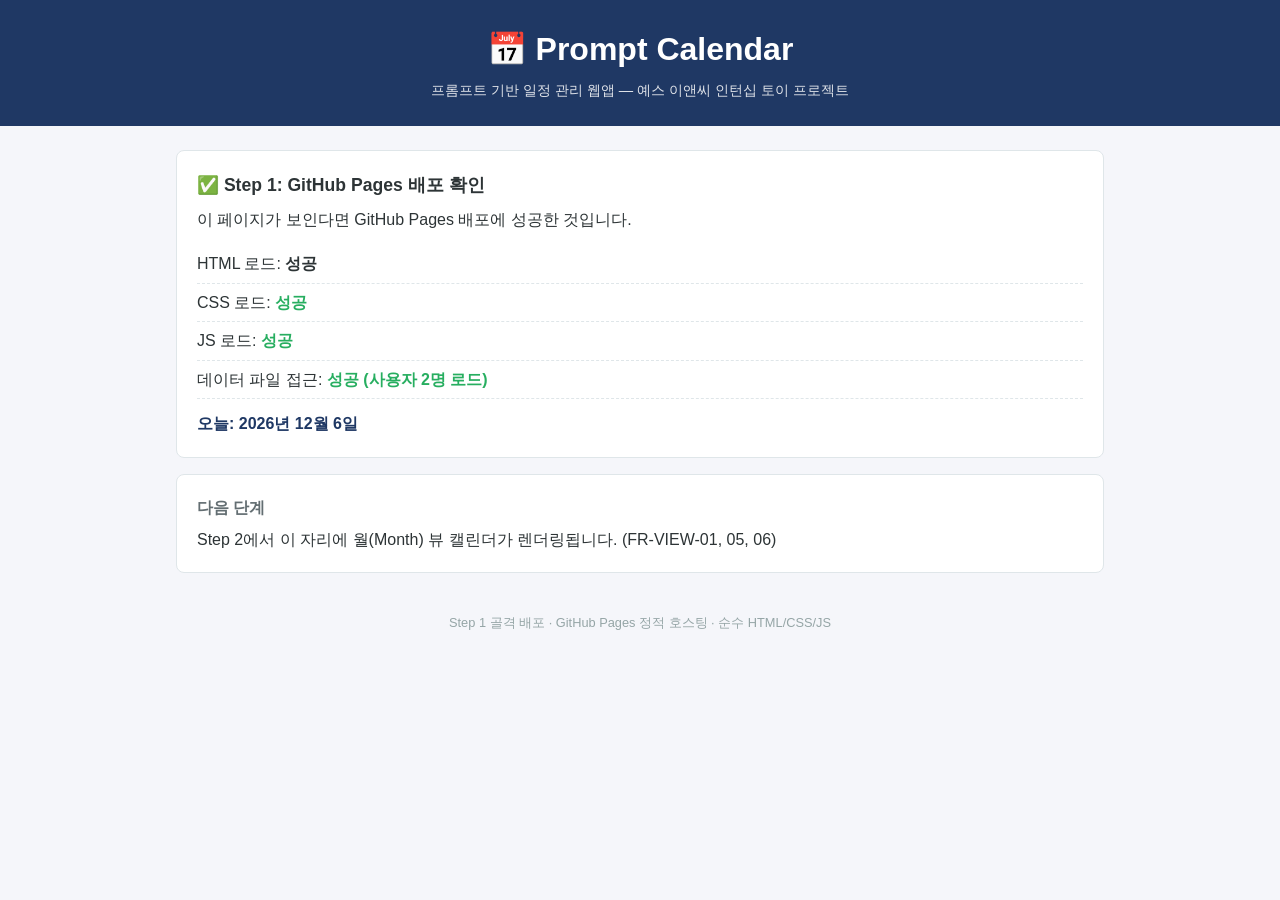
==== index.html @ 1c871936 "Add files via upload" ====
<!DOCTYPE html>
<html lang="ko">
<head>
  <meta charset="UTF-8">
  <meta name="viewport" content="width=device-width, initial-scale=1.0">
  <title>일정 관리 웹앱 | Prompt Calendar</title>
  <link rel="stylesheet" href="css/style.css">
</head>
<body>
  <header class="app-header">
    <h1>📅 Prompt Calendar</h1>
    <p class="subtitle">프롬프트 기반 일정 관리 웹앱 — 예스 이앤씨 인턴십 토이 프로젝트</p>
  </header>

  <main class="container">
    <section class="deploy-check">
      <h2>✅ Step 1: GitHub Pages 배포 확인</h2>
      <p>이 페이지가 보인다면 GitHub Pages 배포에 성공한 것입니다.</p>
      <ul class="check-list">
        <li id="check-html">HTML 로드: <strong>성공</strong></li>
        <li id="check-css">CSS 로드: <strong id="css-status">확인 중...</strong></li>
        <li id="check-js">JS 로드: <strong id="js-status">확인 중...</strong></li>
        <li id="check-data">데이터 파일 접근: <strong id="data-status">확인 중...</strong></li>
      </ul>
      <p class="today" id="today-display"></p>
    </section>

    <section class="next-step">
      <h3>다음 단계</h3>
      <p>Step 2에서 이 자리에 월(Month) 뷰 캘린더가 렌더링됩니다. (FR-VIEW-01, 05, 06)</p>
      <div id="calendar-root"><!-- Step 2: 캘린더가 여기에 렌더링됨 --></div>
    </section>
  </main>

  <footer class="app-footer">
    <p>Step 1 골격 배포 · GitHub Pages 정적 호스팅 · 순수 HTML/CSS/JS</p>
  </footer>

  <script src="js/app.js"></script>
</body>
</html>
---- css/style.css ----
/* Step 1: 기본 골격 스타일 (NFR-03 반응형 기반) */
* { margin: 0; padding: 0; box-sizing: border-box; }

body {
  font-family: "Malgun Gothic", "Apple SD Gothic Neo", sans-serif;
  background: #f5f6fa;
  color: #2d3436;
  line-height: 1.6;
}

.app-header {
  background: #1f3864;
  color: #fff;
  padding: 24px 16px;
  text-align: center;
}
.app-header .subtitle { font-size: 0.9rem; opacity: 0.85; margin-top: 4px; }

.container {
  max-width: 960px;
  margin: 24px auto;
  padding: 0 16px;
}

.deploy-check, .next-step {
  background: #fff;
  border: 1px solid #dfe6e9;
  border-radius: 8px;
  padding: 20px;
  margin-bottom: 16px;
}
.deploy-check h2 { font-size: 1.1rem; margin-bottom: 8px; }
.check-list { list-style: none; margin: 12px 0; }
.check-list li { padding: 6px 0; border-bottom: 1px dashed #dfe6e9; }
.check-list strong.ok { color: #27ae60; }
.check-list strong.fail { color: #c0392b; }
.today { margin-top: 12px; font-weight: bold; color: #1f3864; }

.next-step h3 { font-size: 1rem; margin-bottom: 6px; color: #636e72; }

.app-footer {
  text-align: center;
  font-size: 0.8rem;
  color: #95a5a6;
  padding: 16px;
}

@media (max-width: 600px) {
  .app-header h1 { font-size: 1.3rem; }
  .container { margin: 12px auto; }
}
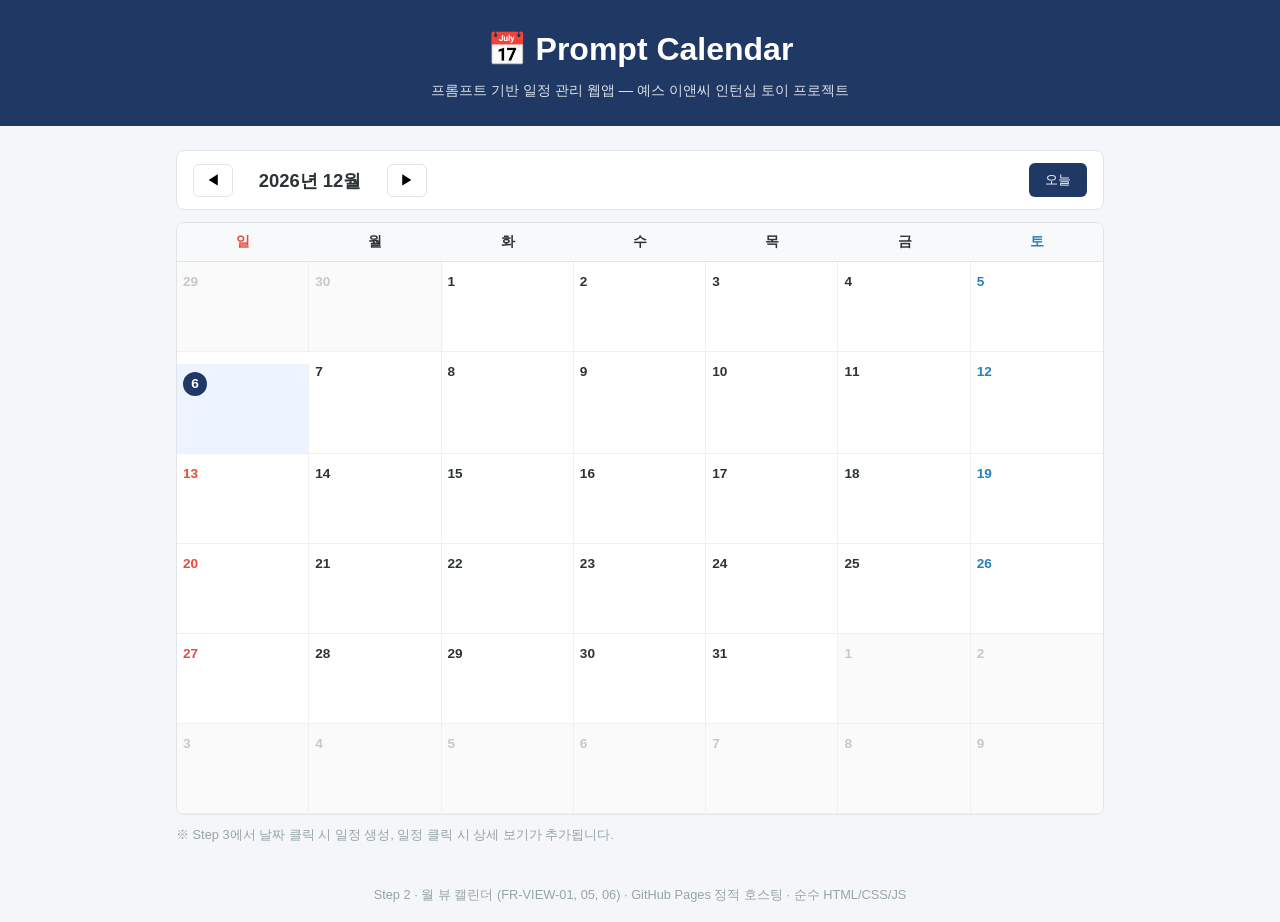
==== commit 22b1bab3: "Add files via upload" ====
--- a/index.html
+++ b/index.html
@@ -13,29 +13,35 @@
   </header>
 
   <main class="container">
-    <section class="deploy-check">
-      <h2>✅ Step 1: GitHub Pages 배포 확인</h2>
-      <p>이 페이지가 보인다면 GitHub Pages 배포에 성공한 것입니다.</p>
-      <ul class="check-list">
-        <li id="check-html">HTML 로드: <strong>성공</strong></li>
-        <li id="check-css">CSS 로드: <strong id="css-status">확인 중...</strong></li>
-        <li id="check-js">JS 로드: <strong id="js-status">확인 중...</strong></li>
-        <li id="check-data">데이터 파일 접근: <strong id="data-status">확인 중...</strong></li>
-      </ul>
-      <p class="today" id="today-display"></p>
+    <!-- Step 2: 캘린더 컨트롤 바 (FR-VIEW-05, 06) -->
+    <section class="calendar-toolbar">
+      <div class="nav-group">
+        <button id="btn-prev" class="nav-btn" title="이전 달">◀</button>
+        <h2 id="current-month-label">-</h2>
+        <button id="btn-next" class="nav-btn" title="다음 달">▶</button>
+      </div>
+      <button id="btn-today" class="today-btn">오늘</button>
     </section>
 
-    <section class="next-step">
-      <h3>다음 단계</h3>
-      <p>Step 2에서 이 자리에 월(Month) 뷰 캘린더가 렌더링됩니다. (FR-VIEW-01, 05, 06)</p>
-      <div id="calendar-root"><!-- Step 2: 캘린더가 여기에 렌더링됨 --></div>
+    <!-- Step 2: 월 뷰 격자 (FR-VIEW-01) -->
+    <section class="calendar-wrap">
+      <div class="weekday-row">
+        <div class="weekday sun">일</div><div class="weekday">월</div>
+        <div class="weekday">화</div><div class="weekday">수</div>
+        <div class="weekday">목</div><div class="weekday">금</div>
+        <div class="weekday sat">토</div>
+      </div>
+      <div id="calendar-root" class="month-grid"><!-- calendar.js가 렌더링 --></div>
     </section>
+
+    <p class="hint">※ Step 3에서 날짜 클릭 시 일정 생성, 일정 클릭 시 상세 보기가 추가됩니다.</p>
   </main>
 
   <footer class="app-footer">
-    <p>Step 1 골격 배포 · GitHub Pages 정적 호스팅 · 순수 HTML/CSS/JS</p>
+    <p>Step 2 · 월 뷰 캘린더 (FR-VIEW-01, 05, 06) · GitHub Pages 정적 호스팅 · 순수 HTML/CSS/JS</p>
   </footer>
 
+  <script src="js/calendar.js"></script>
   <script src="js/app.js"></script>
 </body>
 </html>
--- a/css/style.css
+++ b/css/style.css
@@ -49,3 +49,106 @@
   .app-header h1 { font-size: 1.3rem; }
   .container { margin: 12px auto; }
 }
+
+/* ===== Step 2: 월 뷰 캘린더 (FR-VIEW-01, 05, 06) ===== */
+.calendar-toolbar {
+  display: flex;
+  justify-content: space-between;
+  align-items: center;
+  background: #fff;
+  border: 1px solid #dfe6e9;
+  border-radius: 8px;
+  padding: 12px 16px;
+  margin-bottom: 12px;
+}
+.nav-group { display: flex; align-items: center; gap: 12px; }
+.nav-group h2 { font-size: 1.15rem; min-width: 130px; text-align: center; }
+.nav-btn {
+  border: 1px solid #dfe6e9;
+  background: #fff;
+  border-radius: 6px;
+  padding: 6px 12px;
+  cursor: pointer;
+  font-size: 0.9rem;
+}
+.nav-btn:hover { background: #f1f2f6; }
+.today-btn {
+  border: none;
+  background: #1f3864;
+  color: #fff;
+  border-radius: 6px;
+  padding: 8px 16px;
+  cursor: pointer;
+}
+.today-btn:hover { background: #2a4a82; }
+
+.calendar-wrap {
+  background: #fff;
+  border: 1px solid #dfe6e9;
+  border-radius: 8px;
+  overflow: hidden;
+}
+.weekday-row {
+  display: grid;
+  grid-template-columns: repeat(7, 1fr);
+  background: #f8f9fa;
+  border-bottom: 1px solid #dfe6e9;
+}
+.weekday { text-align: center; padding: 8px 0; font-size: 0.85rem; font-weight: bold; }
+.weekday.sun { color: #e74c3c; }
+.weekday.sat { color: #2980b9; }
+
+.month-grid {
+  display: grid;
+  grid-template-columns: repeat(7, 1fr);
+  grid-auto-rows: minmax(90px, auto);
+}
+.day-cell {
+  border-right: 1px solid #f0f0f0;
+  border-bottom: 1px solid #f0f0f0;
+  padding: 6px;
+  min-height: 90px;
+  cursor: pointer;
+  transition: background 0.15s;
+}
+.day-cell:hover { background: #f8fbff; }
+.day-cell:nth-child(7n) { border-right: none; }
+.day-num { font-size: 0.85rem; font-weight: 600; }
+.day-cell.sun .day-num { color: #e74c3c; }
+.day-cell.sat .day-num { color: #2980b9; }
+.day-cell.other-month { background: #fafafa; }
+.day-cell.other-month .day-num { color: #c8c8c8; }
+
+/* FR-VIEW-05: 오늘 하이라이트 */
+.day-cell.today { background: #eef4ff; }
+.day-cell.today .day-num {
+  display: inline-flex;
+  justify-content: center;
+  align-items: center;
+  width: 24px; height: 24px;
+  border-radius: 50%;
+  background: #1f3864;
+  color: #fff;
+}
+
+.day-events { margin-top: 4px; display: flex; flex-direction: column; gap: 2px; }
+.event-chip {
+  font-size: 0.72rem;
+  background: #4285f4;
+  color: #fff;
+  border-radius: 4px;
+  padding: 1px 5px;
+  white-space: nowrap;
+  overflow: hidden;
+  text-overflow: ellipsis;
+}
+.event-more { font-size: 0.7rem; color: #636e72; }
+
+.hint { font-size: 0.8rem; color: #95a5a6; margin-top: 10px; }
+
+@media (max-width: 600px) {
+  .month-grid { grid-auto-rows: minmax(64px, auto); }
+  .day-cell { min-height: 64px; padding: 4px; }
+  .event-chip { font-size: 0.62rem; }
+  .nav-group h2 { min-width: 100px; font-size: 1rem; }
+}
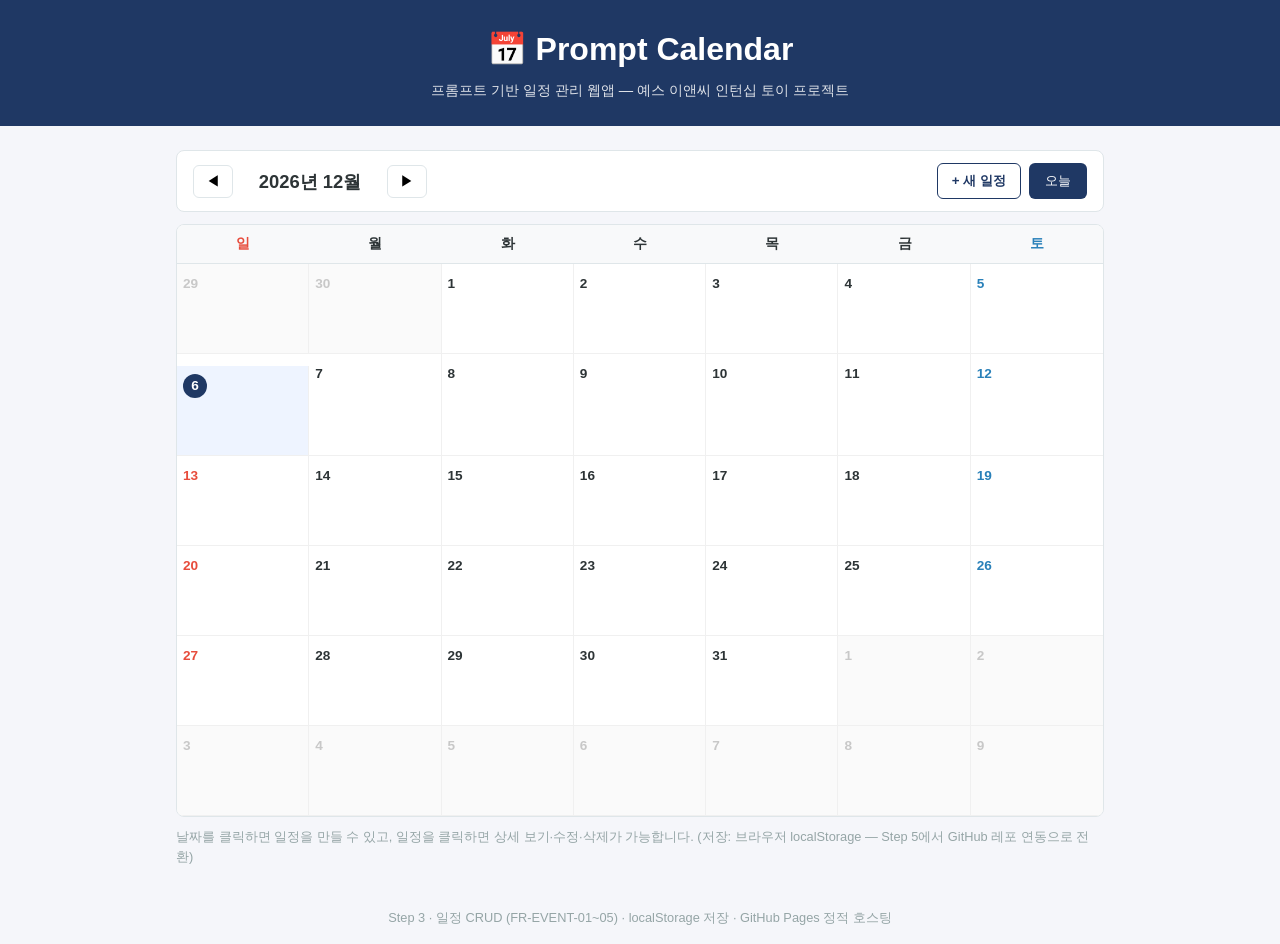
==== commit 20debce3: "Add files via upload" ====
--- a/index.html
+++ b/index.html
@@ -13,17 +13,20 @@
   </header>
 
   <main class="container">
-    <!-- Step 2: 캘린더 컨트롤 바 (FR-VIEW-05, 06) -->
+    <!-- 캘린더 툴바 (FR-VIEW-05, 06) -->
     <section class="calendar-toolbar">
       <div class="nav-group">
         <button id="btn-prev" class="nav-btn" title="이전 달">◀</button>
         <h2 id="current-month-label">-</h2>
         <button id="btn-next" class="nav-btn" title="다음 달">▶</button>
       </div>
-      <button id="btn-today" class="today-btn">오늘</button>
+      <div class="toolbar-right">
+        <button id="btn-new-event" class="new-btn">+ 새 일정</button>
+        <button id="btn-today" class="today-btn">오늘</button>
+      </div>
     </section>
 
-    <!-- Step 2: 월 뷰 격자 (FR-VIEW-01) -->
+    <!-- 월 뷰 격자 (FR-VIEW-01) -->
     <section class="calendar-wrap">
       <div class="weekday-row">
         <div class="weekday sun">일</div><div class="weekday">월</div>
@@ -31,16 +34,73 @@
         <div class="weekday">목</div><div class="weekday">금</div>
         <div class="weekday sat">토</div>
       </div>
-      <div id="calendar-root" class="month-grid"><!-- calendar.js가 렌더링 --></div>
+      <div id="calendar-root" class="month-grid"></div>
     </section>
 
-    <p class="hint">※ Step 3에서 날짜 클릭 시 일정 생성, 일정 클릭 시 상세 보기가 추가됩니다.</p>
+    <p class="hint">날짜를 클릭하면 일정을 만들 수 있고, 일정을 클릭하면 상세 보기·수정·삭제가 가능합니다. (저장: 브라우저 localStorage — Step 5에서 GitHub 레포 연동으로 전환)</p>
   </main>
 
+  <!-- Step 3: 일정 생성/수정 모달 (FR-EVENT-01, 03, 05) -->
+  <div id="event-modal" class="modal-overlay">
+    <div class="modal">
+      <h3 id="modal-title">일정 만들기</h3>
+      <label class="field">
+        <span>제목 *</span>
+        <input type="text" id="ev-title" placeholder="일정 제목" maxlength="60">
+      </label>
+      <label class="field checkbox-field">
+        <input type="checkbox" id="ev-allday"> <span>종일</span>
+      </label>
+      <div class="field-row">
+        <label class="field">
+          <span>시작</span>
+          <input type="date" id="ev-start-date">
+          <input type="time" id="ev-start-time">
+        </label>
+        <label class="field">
+          <span>종료</span>
+          <input type="date" id="ev-end-date">
+          <input type="time" id="ev-end-time">
+        </label>
+      </div>
+      <label class="field">
+        <span>장소</span>
+        <input type="text" id="ev-location" placeholder="장소 (선택)" maxlength="60">
+      </label>
+      <label class="field">
+        <span>설명</span>
+        <textarea id="ev-desc" rows="3" placeholder="설명 (선택)"></textarea>
+      </label>
+      <div class="modal-actions">
+        <button id="ev-cancel" class="btn-ghost">취소</button>
+        <button id="ev-save" class="btn-primary">저장</button>
+      </div>
+    </div>
+  </div>
+
+  <!-- Step 3: 일정 상세 모달 (FR-EVENT-02, 04) -->
+  <div id="detail-modal" class="modal-overlay">
+    <div class="modal">
+      <h3 id="dt-title">-</h3>
+      <dl class="detail-list">
+        <dt>일시</dt><dd id="dt-time">-</dd>
+        <dt>장소</dt><dd id="dt-location">-</dd>
+        <dt>설명</dt><dd id="dt-desc">-</dd>
+      </dl>
+      <div class="modal-actions">
+        <button id="dt-delete" class="btn-danger">삭제</button>
+        <span class="spacer"></span>
+        <button id="dt-close" class="btn-ghost">닫기</button>
+        <button id="dt-edit" class="btn-primary">수정</button>
+      </div>
+    </div>
+  </div>
+
   <footer class="app-footer">
-    <p>Step 2 · 월 뷰 캘린더 (FR-VIEW-01, 05, 06) · GitHub Pages 정적 호스팅 · 순수 HTML/CSS/JS</p>
+    <p>Step 3 · 일정 CRUD (FR-EVENT-01~05) · localStorage 저장 · GitHub Pages 정적 호스팅</p>
   </footer>
 
+  <script src="js/storage.js"></script>
   <script src="js/calendar.js"></script>
   <script src="js/app.js"></script>
 </body>
--- a/css/style.css
+++ b/css/style.css
@@ -152,3 +152,72 @@
   .event-chip { font-size: 0.62rem; }
   .nav-group h2 { min-width: 100px; font-size: 1rem; }
 }
+
+/* ===== Step 3: 모달 및 CRUD UI (FR-EVENT-01~05) ===== */
+.toolbar-right { display: flex; gap: 8px; }
+.new-btn {
+  border: 1px solid #1f3864;
+  background: #fff;
+  color: #1f3864;
+  border-radius: 6px;
+  padding: 8px 14px;
+  cursor: pointer;
+  font-weight: 600;
+}
+.new-btn:hover { background: #eef4ff; }
+
+.modal-overlay {
+  display: none;
+  position: fixed;
+  inset: 0;
+  background: rgba(0, 0, 0, 0.45);
+  z-index: 100;
+  justify-content: center;
+  align-items: center;
+  padding: 16px;
+}
+.modal-overlay.open { display: flex; }
+.modal {
+  background: #fff;
+  border-radius: 10px;
+  padding: 20px;
+  width: 100%;
+  max-width: 420px;
+  max-height: 90vh;
+  overflow-y: auto;
+  box-shadow: 0 10px 40px rgba(0, 0, 0, 0.2);
+}
+.modal h3 { margin-bottom: 14px; color: #1f3864; }
+
+.field { display: block; margin-bottom: 12px; font-size: 0.85rem; }
+.field span { display: block; margin-bottom: 4px; color: #636e72; font-weight: 600; }
+.field input[type="text"], .field input[type="date"], .field input[type="time"], .field textarea {
+  width: 100%;
+  padding: 8px;
+  border: 1px solid #dfe6e9;
+  border-radius: 6px;
+  font-family: inherit;
+  font-size: 0.9rem;
+  margin-bottom: 4px;
+}
+.field input:disabled { background: #f1f2f6; color: #b2bec3; }
+.checkbox-field { display: flex; align-items: center; gap: 6px; }
+.checkbox-field span { margin: 0; }
+.checkbox-field input { width: auto; }
+.field-row { display: flex; gap: 10px; }
+.field-row .field { flex: 1; }
+
+.modal-actions { display: flex; gap: 8px; justify-content: flex-end; margin-top: 8px; }
+.modal-actions .spacer { flex: 1; }
+.btn-primary { background: #1f3864; color: #fff; border: none; border-radius: 6px; padding: 8px 16px; cursor: pointer; }
+.btn-primary:hover { background: #2a4a82; }
+.btn-ghost { background: #fff; color: #636e72; border: 1px solid #dfe6e9; border-radius: 6px; padding: 8px 16px; cursor: pointer; }
+.btn-ghost:hover { background: #f1f2f6; }
+.btn-danger { background: #fff; color: #c0392b; border: 1px solid #e6b0aa; border-radius: 6px; padding: 8px 16px; cursor: pointer; }
+.btn-danger:hover { background: #fdedec; }
+
+.detail-list { margin-bottom: 14px; }
+.detail-list dt { font-size: 0.75rem; color: #95a5a6; font-weight: 700; margin-top: 10px; }
+.detail-list dd { font-size: 0.9rem; margin-top: 2px; white-space: pre-wrap; }
+
+.event-chip.all-day { background: #1f3864; }
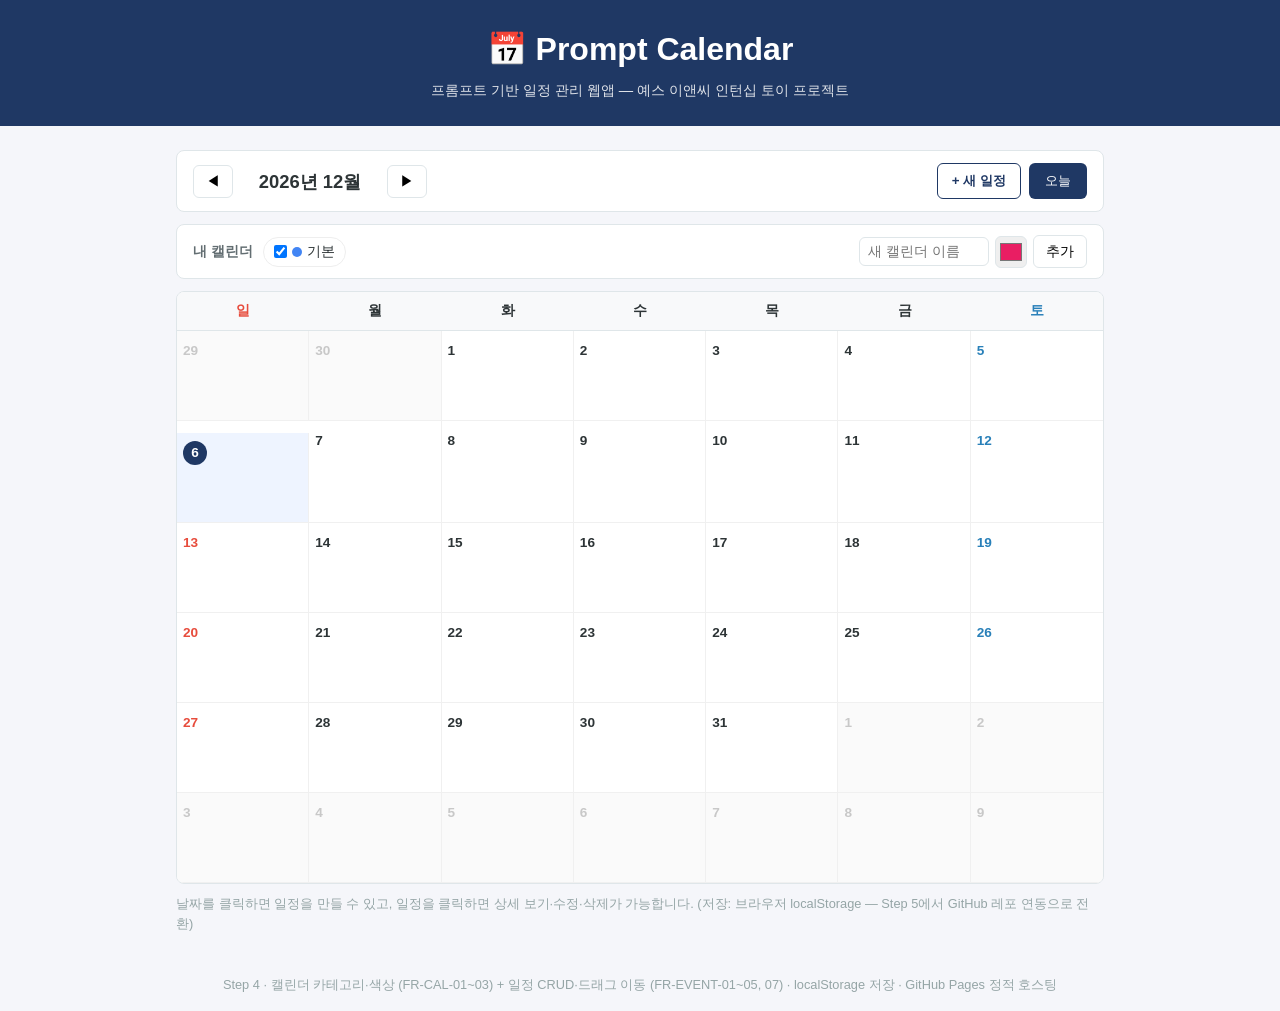
==== commit d299044f: "Update Step 4" ====
--- a/index.html
+++ b/index.html
@@ -23,6 +23,17 @@
       <div class="toolbar-right">
         <button id="btn-new-event" class="new-btn">+ 새 일정</button>
         <button id="btn-today" class="today-btn">오늘</button>
+      </div>
+    </section>
+
+    <!-- Step 4: 내 캘린더 패널 (FR-CAL-01~03) -->
+    <section class="calendar-panel">
+      <span class="panel-label">내 캘린더</span>
+      <div id="calendar-list" class="calendar-list"><!-- app.js가 렌더링 --></div>
+      <div class="calendar-add">
+        <input type="text" id="cal-name" placeholder="새 캘린더 이름" maxlength="20">
+        <input type="color" id="cal-color" value="#e91e63" title="색상 선택">
+        <button id="cal-add" class="nav-btn">추가</button>
       </div>
     </section>
 
@@ -64,6 +75,10 @@
         </label>
       </div>
       <label class="field">
+        <span>캘린더</span>
+        <select id="ev-calendar"></select>
+      </label>
+      <label class="field">
         <span>장소</span>
         <input type="text" id="ev-location" placeholder="장소 (선택)" maxlength="60">
       </label>
@@ -84,6 +99,7 @@
       <h3 id="dt-title">-</h3>
       <dl class="detail-list">
         <dt>일시</dt><dd id="dt-time">-</dd>
+        <dt>캘린더</dt><dd id="dt-calendar">-</dd>
         <dt>장소</dt><dd id="dt-location">-</dd>
         <dt>설명</dt><dd id="dt-desc">-</dd>
       </dl>
@@ -97,7 +113,7 @@
   </div>
 
   <footer class="app-footer">
-    <p>Step 3 · 일정 CRUD (FR-EVENT-01~05) · localStorage 저장 · GitHub Pages 정적 호스팅</p>
+    <p>Step 4 · 캘린더 카테고리·색상 (FR-CAL-01~03) + 일정 CRUD·드래그 이동 (FR-EVENT-01~05, 07) · localStorage 저장 · GitHub Pages 정적 호스팅</p>
   </footer>
 
   <script src="js/storage.js"></script>
--- a/css/style.css
+++ b/css/style.css
@@ -221,3 +221,55 @@
 .detail-list dd { font-size: 0.9rem; margin-top: 2px; white-space: pre-wrap; }
 
 .event-chip.all-day { background: #1f3864; }
+
+/* ===== Step 3 추가: 드래그 앤 드롭 (FR-EVENT-07) ===== */
+.event-chip { cursor: grab; }
+.event-chip:active { cursor: grabbing; }
+.day-cell.drag-over {
+  background: #dbeafe;
+  outline: 2px dashed #1f3864;
+  outline-offset: -2px;
+}
+
+/* ===== Step 4: 캘린더 패널 (FR-CAL-01~03) ===== */
+.calendar-panel {
+  display: flex;
+  align-items: center;
+  flex-wrap: wrap;
+  gap: 10px;
+  background: #fff;
+  border: 1px solid #dfe6e9;
+  border-radius: 8px;
+  padding: 10px 16px;
+  margin-bottom: 12px;
+}
+.panel-label { font-size: 0.85rem; font-weight: 700; color: #636e72; }
+.calendar-list { display: flex; flex-wrap: wrap; gap: 10px; flex: 1; }
+.calendar-item {
+  display: flex;
+  align-items: center;
+  gap: 5px;
+  font-size: 0.85rem;
+  border: 1px solid #eee;
+  border-radius: 16px;
+  padding: 3px 10px;
+  cursor: pointer;
+}
+.cal-dot { width: 10px; height: 10px; border-radius: 50%; display: inline-block; }
+.cal-del {
+  border: none; background: none; color: #b2bec3;
+  font-size: 0.95rem; cursor: pointer; padding: 0 0 0 2px;
+}
+.cal-del:hover { color: #c0392b; }
+.calendar-add { display: flex; align-items: center; gap: 6px; }
+.calendar-add input[type="text"] {
+  padding: 6px 8px; border: 1px solid #dfe6e9; border-radius: 6px; font-size: 0.85rem; width: 130px;
+}
+.calendar-add input[type="color"] {
+  width: 32px; height: 32px; border: 1px solid #dfe6e9; border-radius: 6px; padding: 2px; cursor: pointer;
+}
+.field select {
+  width: 100%; padding: 8px; border: 1px solid #dfe6e9; border-radius: 6px;
+  font-family: inherit; font-size: 0.9rem; background: #fff;
+}
+#dt-calendar .cal-dot { margin-right: 5px; }
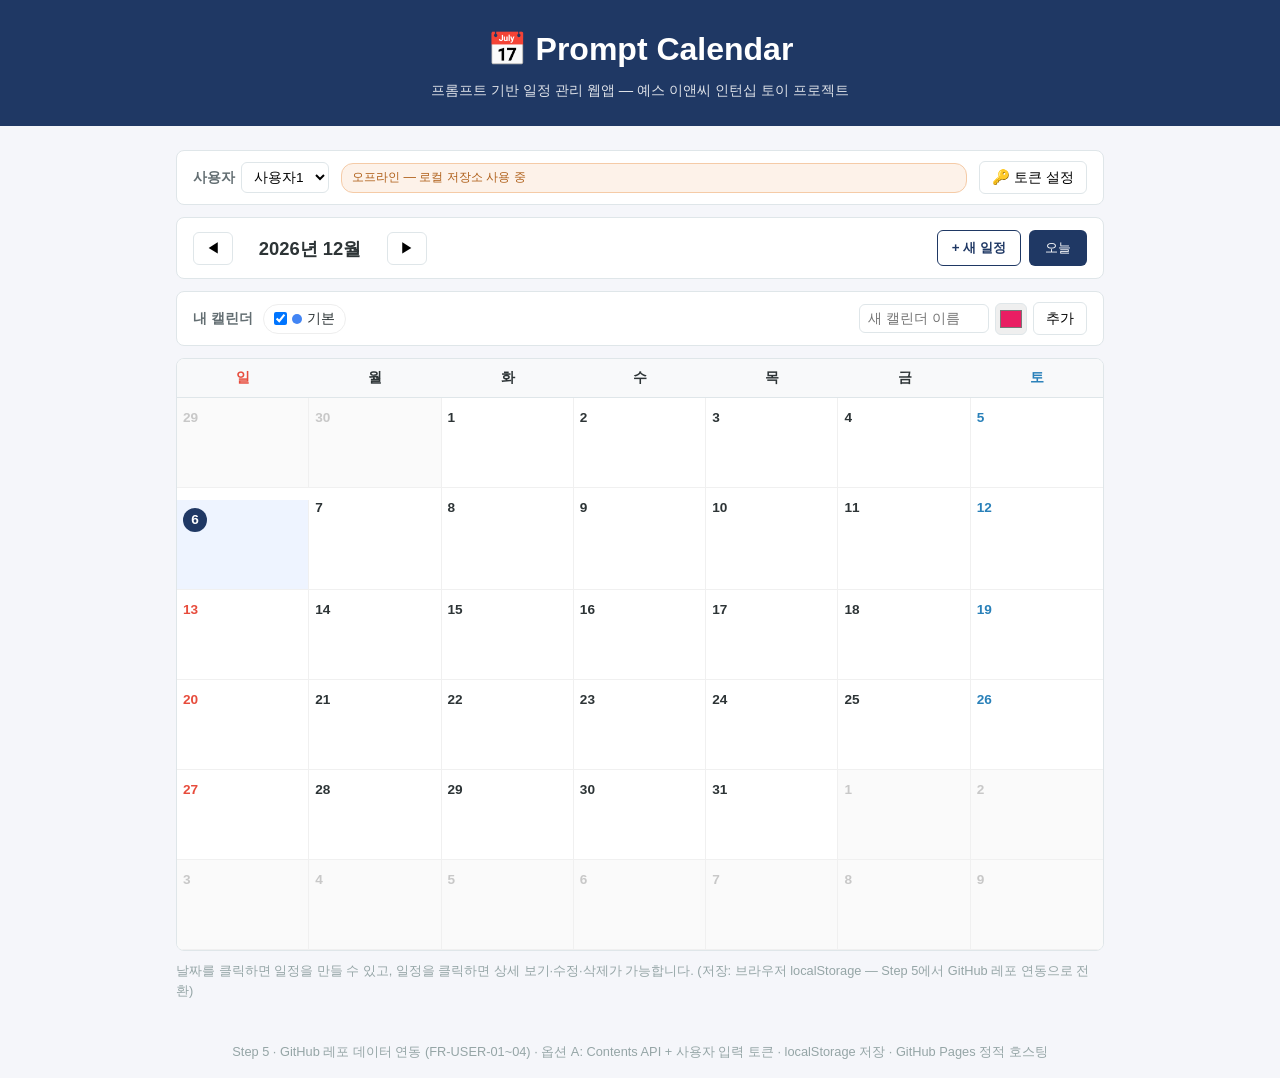
==== commit 545ab877: "Add files via upload" ====
--- a/index.html
+++ b/index.html
@@ -13,6 +13,15 @@
   </header>
 
   <main class="container">
+    <!-- Step 5: 사용자 바 (FR-USER-01) + 동기화 상태 -->
+    <section class="user-bar">
+      <label class="user-label">사용자
+        <select id="user-select"></select>
+      </label>
+      <span id="sync-badge" class="sync-badge saving">불러오는 중...</span>
+      <button id="btn-token" class="nav-btn" title="GitHub 토큰 설정">🔑 토큰 설정</button>
+    </section>
+
     <!-- 캘린더 툴바 (FR-VIEW-05, 06) -->
     <section class="calendar-toolbar">
       <div class="nav-group">
@@ -112,11 +121,36 @@
     </div>
   </div>
 
+  <!-- Step 5: GitHub 토큰 설정 모달 (FR-USER-03, NFR-05) -->
+  <div id="token-modal" class="modal-overlay">
+    <div class="modal">
+      <h3>GitHub 토큰 설정</h3>
+      <p class="token-note">
+        레포에 일정을 <strong>저장(쓰기)</strong>하려면 Fine-grained Personal Access Token이 필요합니다.<br>
+        · 대상 레포: <code>prompt-calendar</code>만 선택<br>
+        · 권한: <code>Contents — Read and write</code>만 부여<br>
+        · 토큰은 <strong>이 브라우저(localStorage)에만</strong> 저장되며 코드·레포에 올라가지 않습니다.<br>
+        · 공용 PC에서는 사용 후 반드시 '토큰 삭제'를 눌러주세요.
+      </p>
+      <label class="field">
+        <span>Personal Access Token</span>
+        <input type="password" id="tk-input" placeholder="github_pat_...">
+      </label>
+      <div class="modal-actions">
+        <button id="tk-clear" class="btn-danger">토큰 삭제</button>
+        <span class="spacer"></span>
+        <button id="tk-close" class="btn-ghost">닫기</button>
+        <button id="tk-save" class="btn-primary">저장</button>
+      </div>
+    </div>
+  </div>
+
   <footer class="app-footer">
-    <p>Step 4 · 캘린더 카테고리·색상 (FR-CAL-01~03) + 일정 CRUD·드래그 이동 (FR-EVENT-01~05, 07) · localStorage 저장 · GitHub Pages 정적 호스팅</p>
+    <p>Step 5 · GitHub 레포 데이터 연동 (FR-USER-01~04) · 옵션 A: Contents API + 사용자 입력 토큰 · localStorage 저장 · GitHub Pages 정적 호스팅</p>
   </footer>
 
   <script src="js/storage.js"></script>
+  <script src="js/github.js"></script>
   <script src="js/calendar.js"></script>
   <script src="js/app.js"></script>
 </body>
--- a/css/style.css
+++ b/css/style.css
@@ -273,3 +273,35 @@
   font-family: inherit; font-size: 0.9rem; background: #fff;
 }
 #dt-calendar .cal-dot { margin-right: 5px; }
+
+/* ===== Step 5: 사용자 바·동기화 배지·토큰 모달 (FR-USER-01~04) ===== */
+.user-bar {
+  display: flex;
+  align-items: center;
+  gap: 12px;
+  background: #fff;
+  border: 1px solid #dfe6e9;
+  border-radius: 8px;
+  padding: 10px 16px;
+  margin-bottom: 12px;
+  flex-wrap: wrap;
+}
+.user-label { font-size: 0.85rem; font-weight: 700; color: #636e72; display: flex; align-items: center; gap: 6px; }
+.user-label select {
+  padding: 6px 8px; border: 1px solid #dfe6e9; border-radius: 6px;
+  font-family: inherit; font-size: 0.85rem; background: #fff;
+}
+.sync-badge {
+  font-size: 0.78rem;
+  border-radius: 12px;
+  padding: 4px 10px;
+  flex: 1;
+  min-width: 180px;
+}
+.sync-badge.synced { background: #eafaf1; color: #1e8449; border: 1px solid #a9dfbf; }
+.sync-badge.read-only { background: #fef9e7; color: #9a7d0a; border: 1px solid #f9e79f; }
+.sync-badge.local { background: #fdf2e9; color: #af601a; border: 1px solid #f5cba7; }
+.sync-badge.saving { background: #ebf5fb; color: #21618c; border: 1px solid #aed6f1; }
+.sync-badge.error { background: #fdedec; color: #922b21; border: 1px solid #e6b0aa; }
+.token-note { font-size: 0.8rem; color: #636e72; margin-bottom: 12px; line-height: 1.7; }
+.token-note code { background: #f1f2f6; padding: 1px 5px; border-radius: 4px; font-size: 0.78rem; }
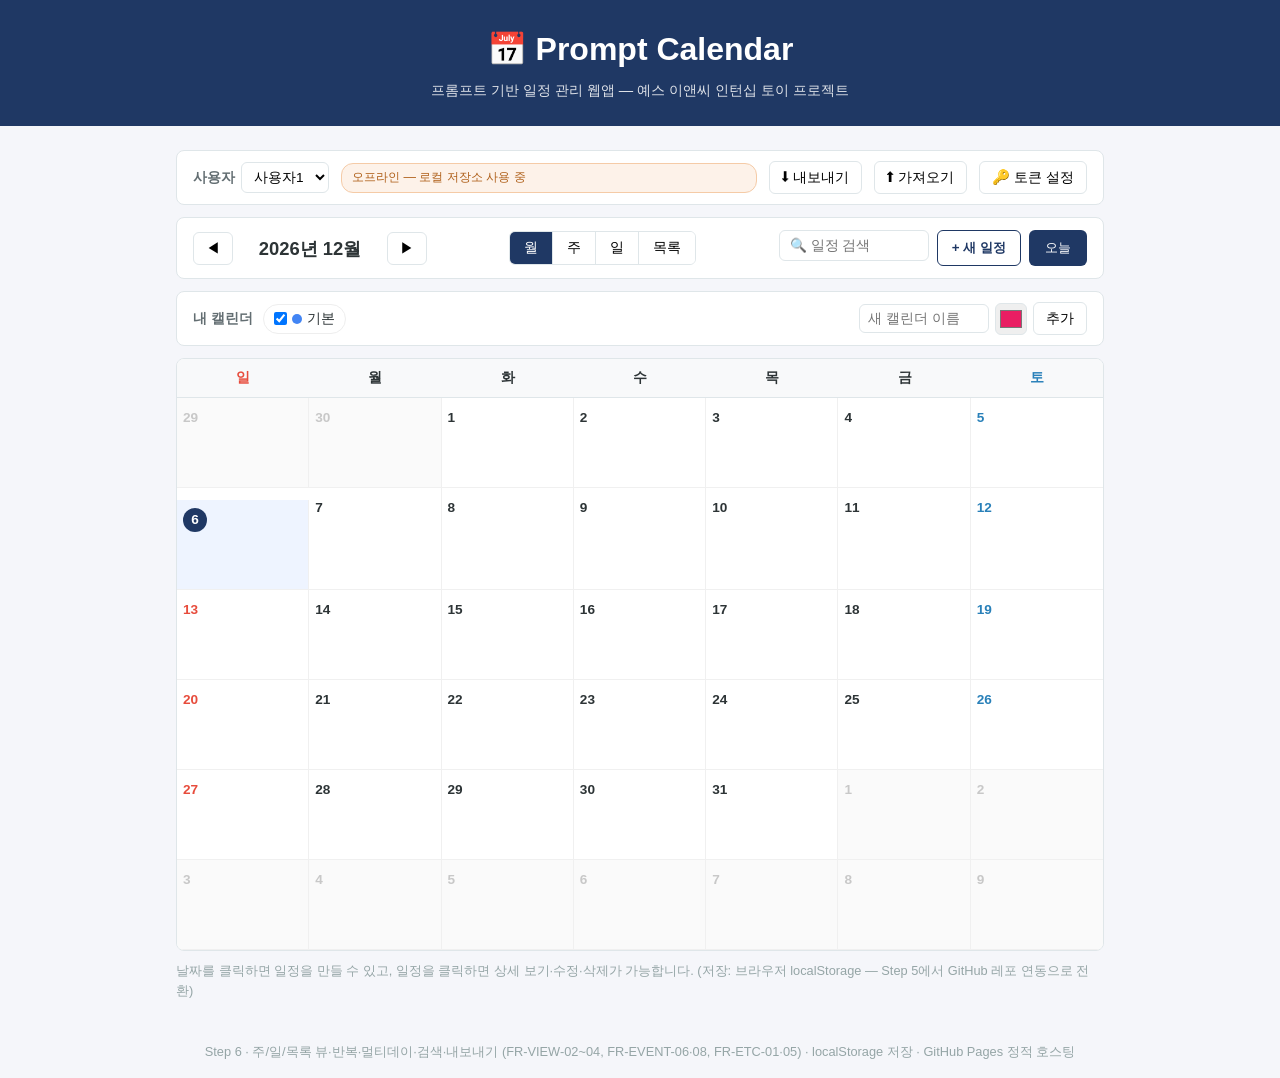
==== commit a63740be: "Add files via upload" ====
--- a/index.html
+++ b/index.html
@@ -19,6 +19,9 @@
         <select id="user-select"></select>
       </label>
       <span id="sync-badge" class="sync-badge saving">불러오는 중...</span>
+      <button id="btn-export" class="nav-btn" title="일정 JSON 내려받기">⬇ 내보내기</button>
+      <button id="btn-import" class="nav-btn" title="일정 JSON 불러오기">⬆ 가져오기</button>
+      <input type="file" id="import-file" accept=".json,application/json" class="hidden">
       <button id="btn-token" class="nav-btn" title="GitHub 토큰 설정">🔑 토큰 설정</button>
     </section>
 
@@ -29,7 +32,17 @@
         <h2 id="current-month-label">-</h2>
         <button id="btn-next" class="nav-btn" title="다음 달">▶</button>
       </div>
+      <div class="view-switch">
+        <button class="view-btn active" data-view="month">월</button>
+        <button class="view-btn" data-view="week">주</button>
+        <button class="view-btn" data-view="day">일</button>
+        <button class="view-btn" data-view="agenda">목록</button>
+      </div>
       <div class="toolbar-right">
+        <div class="search-box">
+          <input type="search" id="search-input" placeholder="🔍 일정 검색" maxlength="40">
+          <div id="search-results" class="search-results hidden"></div>
+        </div>
         <button id="btn-new-event" class="new-btn">+ 새 일정</button>
         <button id="btn-today" class="today-btn">오늘</button>
       </div>
@@ -47,7 +60,7 @@
     </section>
 
     <!-- 월 뷰 격자 (FR-VIEW-01) -->
-    <section class="calendar-wrap">
+    <section id="month-wrap" class="calendar-wrap">
       <div class="weekday-row">
         <div class="weekday sun">일</div><div class="weekday">월</div>
         <div class="weekday">화</div><div class="weekday">수</div>
@@ -55,6 +68,22 @@
         <div class="weekday sat">토</div>
       </div>
       <div id="calendar-root" class="month-grid"></div>
+    </section>
+
+    <!-- Step 6: 주/일 뷰 (FR-VIEW-02, 03) -->
+    <section id="week-wrap" class="calendar-wrap hidden">
+      <div id="tg-head" class="tg-head"></div>
+      <div id="tg-scroll" class="tg-scroll">
+        <div class="tg-body">
+          <div id="tg-gutter" class="tg-gutter"></div>
+          <div id="tg-cols" class="tg-cols"></div>
+        </div>
+      </div>
+    </section>
+
+    <!-- Step 6: 목록 뷰 (FR-VIEW-04) -->
+    <section id="agenda-wrap" class="calendar-wrap agenda-wrap hidden">
+      <div id="agenda-root" class="agenda-root"></div>
     </section>
 
     <p class="hint">날짜를 클릭하면 일정을 만들 수 있고, 일정을 클릭하면 상세 보기·수정·삭제가 가능합니다. (저장: 브라우저 localStorage — Step 5에서 GitHub 레포 연동으로 전환)</p>
@@ -88,6 +117,16 @@
         <select id="ev-calendar"></select>
       </label>
       <label class="field">
+        <span>반복</span>
+        <select id="ev-repeat">
+          <option value="">반복 안 함</option>
+          <option value="daily">매일</option>
+          <option value="weekly">매주</option>
+          <option value="monthly">매월</option>
+          <option value="yearly">매년</option>
+        </select>
+      </label>
+      <label class="field">
         <span>장소</span>
         <input type="text" id="ev-location" placeholder="장소 (선택)" maxlength="60">
       </label>
@@ -109,6 +148,7 @@
       <dl class="detail-list">
         <dt>일시</dt><dd id="dt-time">-</dd>
         <dt>캘린더</dt><dd id="dt-calendar">-</dd>
+        <dt>반복</dt><dd id="dt-repeat">-</dd>
         <dt>장소</dt><dd id="dt-location">-</dd>
         <dt>설명</dt><dd id="dt-desc">-</dd>
       </dl>
@@ -146,7 +186,7 @@
   </div>
 
   <footer class="app-footer">
-    <p>Step 5 · GitHub 레포 데이터 연동 (FR-USER-01~04) · 옵션 A: Contents API + 사용자 입력 토큰 · localStorage 저장 · GitHub Pages 정적 호스팅</p>
+    <p>Step 6 · 주/일/목록 뷰·반복·멀티데이·검색·내보내기 (FR-VIEW-02~04, FR-EVENT-06·08, FR-ETC-01·05) · localStorage 저장 · GitHub Pages 정적 호스팅</p>
   </footer>
 
   <script src="js/storage.js"></script>
--- a/css/style.css
+++ b/css/style.css
@@ -305,3 +305,80 @@
 .sync-badge.error { background: #fdedec; color: #922b21; border: 1px solid #e6b0aa; }
 .token-note { font-size: 0.8rem; color: #636e72; margin-bottom: 12px; line-height: 1.7; }
 .token-note code { background: #f1f2f6; padding: 1px 5px; border-radius: 4px; font-size: 0.78rem; }
+
+/* ===== Step 6: 뷰 전환·주/일 뷰·목록 뷰·검색 (FR-VIEW-02~04, FR-ETC-01) ===== */
+.hidden { display: none !important; }
+
+.view-switch { display: flex; border: 1px solid #dfe6e9; border-radius: 6px; overflow: hidden; }
+.view-btn {
+  border: none; background: #fff; padding: 7px 14px; cursor: pointer;
+  font-size: 0.85rem; border-right: 1px solid #dfe6e9;
+}
+.view-btn:last-child { border-right: none; }
+.view-btn.active { background: #1f3864; color: #fff; }
+
+.search-box { position: relative; }
+.search-box input {
+  padding: 7px 10px; border: 1px solid #dfe6e9; border-radius: 6px;
+  font-family: inherit; font-size: 0.85rem; width: 150px;
+}
+.search-results {
+  position: absolute; top: 38px; right: 0; z-index: 50;
+  background: #fff; border: 1px solid #dfe6e9; border-radius: 8px;
+  box-shadow: 0 6px 20px rgba(0,0,0,0.12);
+  width: 280px; max-height: 300px; overflow-y: auto;
+}
+.search-hit { padding: 8px 12px; font-size: 0.85rem; cursor: pointer; border-bottom: 1px solid #f5f5f5; }
+.search-hit:hover { background: #f8fbff; }
+.hit-date { color: #95a5a6; font-size: 0.75rem; margin-right: 6px; }
+.search-empty { padding: 10px 12px; font-size: 0.85rem; color: #95a5a6; }
+
+/* 주/일 뷰 타임라인 */
+.tg-head { display: grid; grid-template-columns: 56px 1fr; border-bottom: 1px solid #dfe6e9; background: #f8f9fa; }
+.tg-head { grid-template-columns: 56px repeat(auto-fit, minmax(0, 1fr)); }
+.tg-gutter-head { border-right: 1px solid #f0f0f0; }
+.tg-day-head {
+  text-align: center; padding: 6px 4px; font-size: 0.8rem; font-weight: 700;
+  border-right: 1px solid #f0f0f0; cursor: pointer;
+}
+.tg-day-head.today { background: #eef4ff; color: #1f3864; }
+.tg-allday { display: flex; flex-direction: column; gap: 2px; margin-top: 4px; min-height: 4px; }
+.tg-scroll { max-height: 560px; overflow-y: auto; }
+.tg-body { display: grid; grid-template-columns: 56px 1fr; }
+.tg-gutter { display: flex; flex-direction: column; }
+.tg-hour-label {
+  height: 40px; font-size: 0.68rem; color: #95a5a6; text-align: right;
+  padding-right: 6px; border-right: 1px solid #f0f0f0; box-sizing: border-box;
+  border-top: 1px solid #f7f7f7;
+}
+.tg-cols { display: grid; }
+.tg-col {
+  position: relative; border-right: 1px solid #f0f0f0; cursor: pointer;
+  background-image: repeating-linear-gradient(to bottom, transparent 0 39px, #f4f4f4 39px 40px);
+}
+.tg-col.today { background-color: #f6faff; }
+.tg-event {
+  position: absolute; left: 2px; right: 2px;
+  color: #fff; font-size: 0.72rem; border-radius: 4px; padding: 2px 5px;
+  overflow: hidden; box-shadow: 0 1px 3px rgba(0,0,0,0.15); cursor: pointer;
+}
+
+/* 목록 뷰 */
+.agenda-wrap { padding: 8px 0; }
+.agenda-root { padding: 4px 16px 12px; }
+.agenda-date {
+  font-size: 0.85rem; font-weight: 700; color: #1f3864;
+  margin: 14px 0 6px; padding-bottom: 4px; border-bottom: 1px solid #eef0f3;
+}
+.agenda-date.today { color: #c0392b; }
+.agenda-item {
+  display: flex; align-items: center; gap: 10px;
+  padding: 7px 6px; border-radius: 6px; cursor: pointer; font-size: 0.88rem;
+}
+.agenda-item:hover { background: #f8fbff; }
+.agenda-time { color: #636e72; font-size: 0.8rem; min-width: 92px; }
+.agenda-title { flex: 1; }
+.agenda-empty { color: #95a5a6; font-size: 0.9rem; padding: 20px 0; text-align: center; }
+
+/* 멀티데이 이어짐 칩 */
+.event-chip.cont { opacity: 0.75; }
